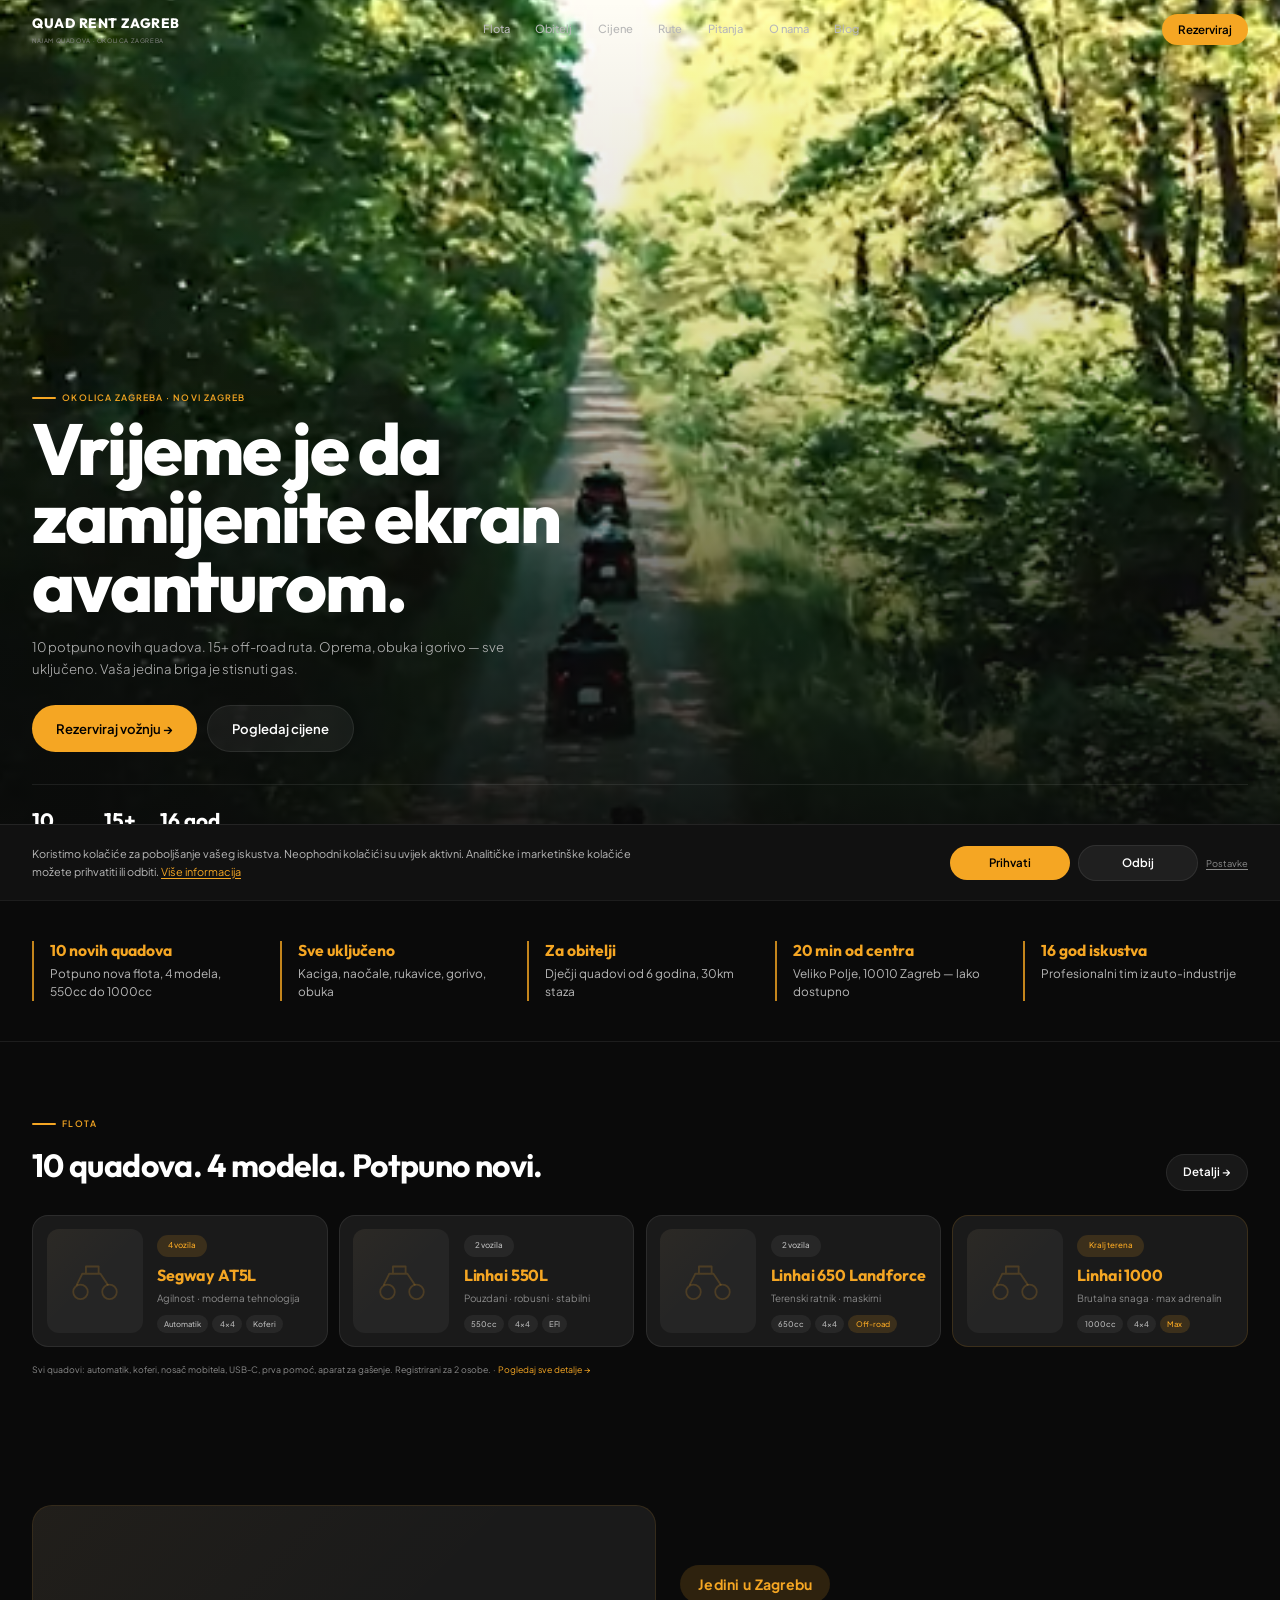
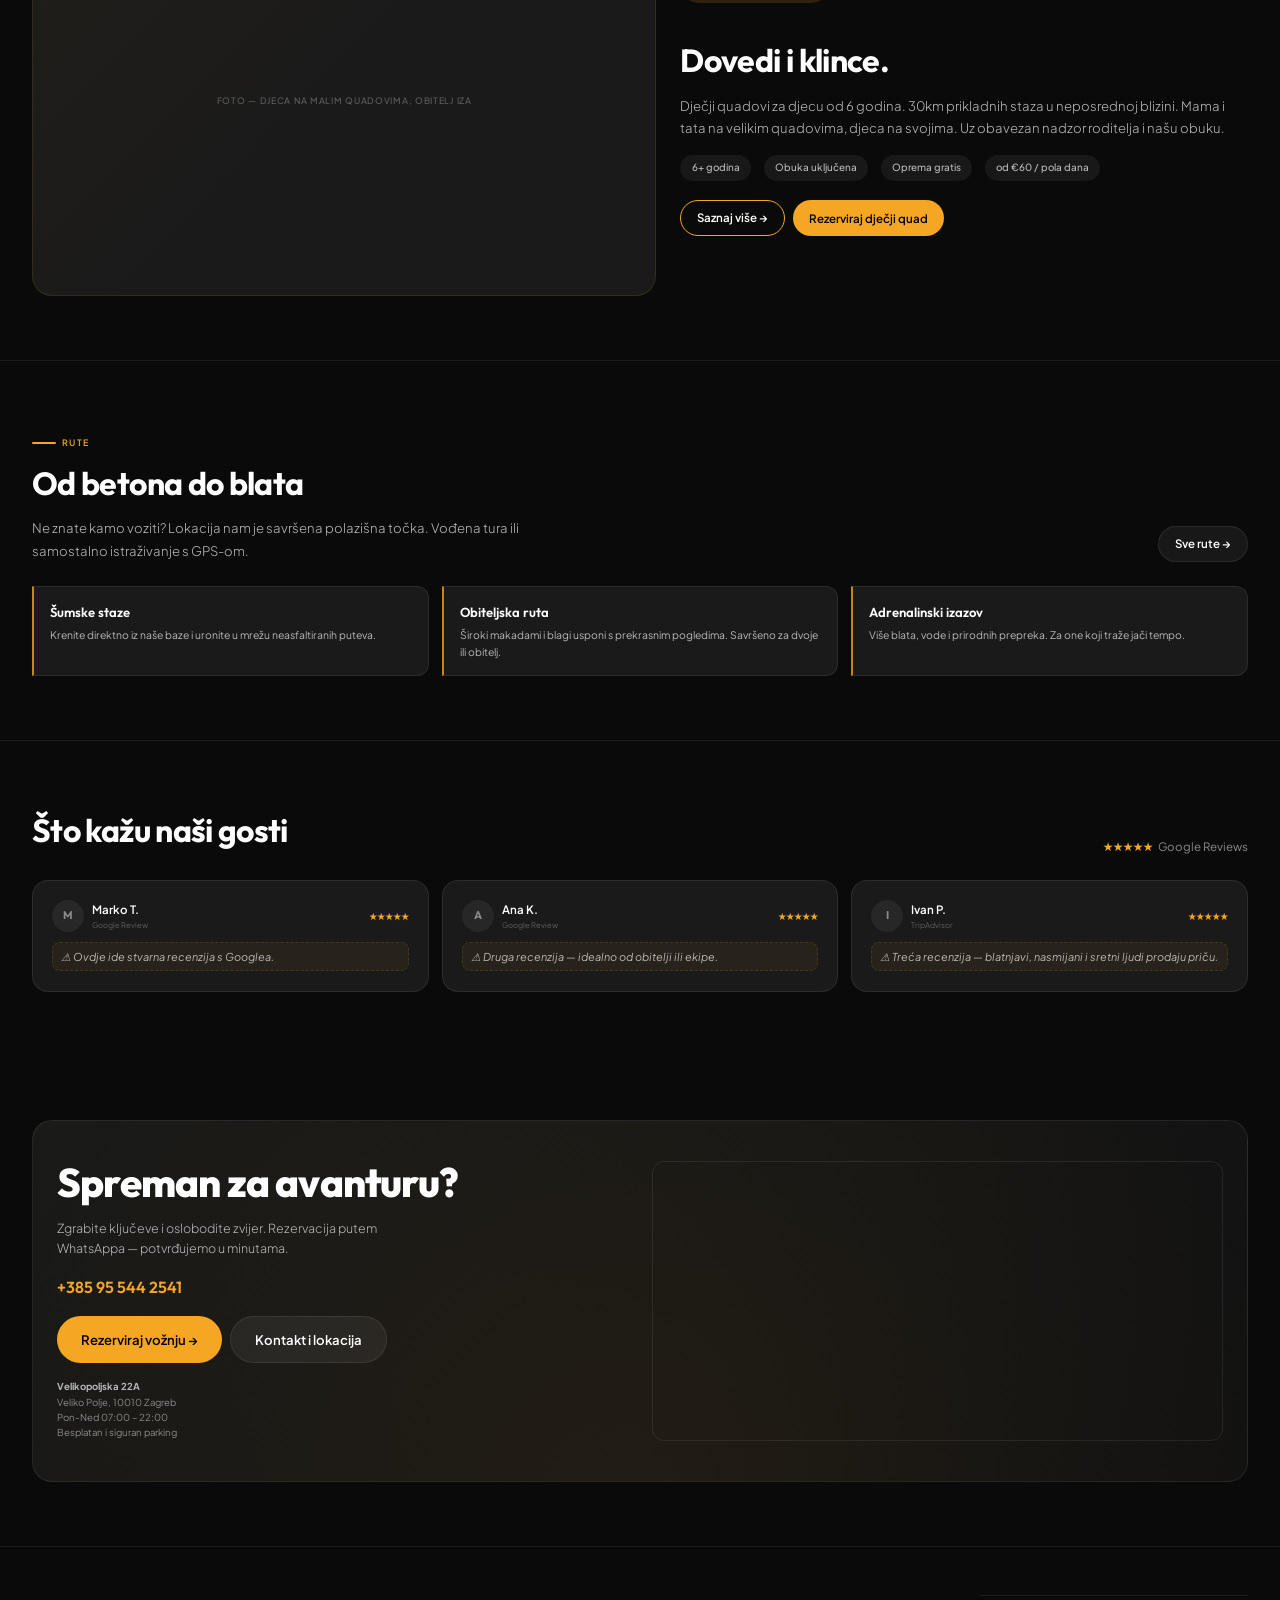
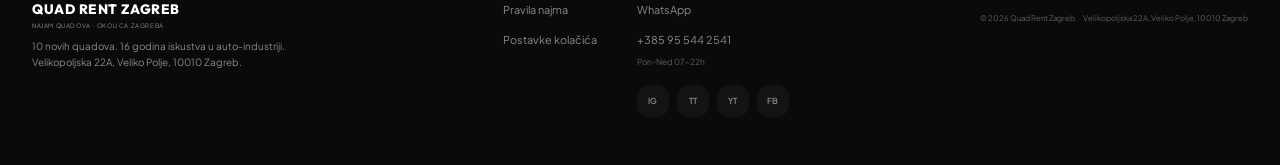
==== index.html @ 4636d5be "Add files via upload" ====
<!DOCTYPE html>
<html lang="hr">
<head>
<meta charset="UTF-8">
<meta name="viewport" content="width=device-width, initial-scale=1.0">
<meta name="description" content="Najam quadova Zagreb — 10 novih quadova, 15+ off-road ruta, dječji quadovi od 6 god. Oprema uključena, fleksibilni paketi. Rezervirajte putem WhatsAppa.">
<title>Quad Rent Zagreb — Najam quadova i off-road avanture</title>
<link rel="stylesheet" href="style.css">
</head>
<body>

<!-- MOBILE MENU -->
<div class="mobile-menu" id="mobileMenu">
  <a href="index.html" onclick="toggleMenu()">Početna</a>
  <a href="quad.html" onclick="toggleMenu()">Flota</a>
  <a href="obitelj.html" onclick="toggleMenu()">Obitelj</a>
  <a href="cijene.html" onclick="toggleMenu()">Cijene</a>
  <a href="rute.html" onclick="toggleMenu()">Rute</a>
  <a href="faq.html" onclick="toggleMenu()">Pitanja</a>
  <a href="o-nama.html" onclick="toggleMenu()">O nama</a>
  <a href="blog.html" onclick="toggleMenu()">Blog</a>
</div>

<!-- NAV -->
<nav class="nav" id="nav">
  <div class="container nav__inner">
    <a href="index.html" class="nav__logo">Quad Rent Zagreb<small>Najam quadova · okolica Zagreba</small></a>
    <div class="nav__links">
      <a href="quad.html">Flota</a>
      <a href="obitelj.html">Obitelj</a>
      <a href="cijene.html">Cijene</a>
      <a href="rute.html">Rute</a>
      <a href="faq.html">Pitanja</a>
      <a href="o-nama.html">O nama</a>
      <a href="blog.html">Blog</a>
    </div>
    <button class="btn btn--accent btn--sm nav__book" onclick="openBooking()">Rezerviraj</button>
    <button class="nav__hamburger" id="hamburger" onclick="toggleMenu()" aria-label="Izbornik"><span></span><span></span><span></span></button>
  </div>
</nav>

<!-- ═══ HERO ═══ -->
<section class="hero">
  <div class="hero__bg">
    <video autoplay muted loop playsinline preload="metadata" poster="hero-poster.jpg"
           style="position:absolute;inset:0;width:100%;height:100%;object-fit:cover">
      <source src="hero.mp4" type="video/mp4">
      <source src="hero.webm" type="video/webm">
    </video>
  </div>
  <div class="container hero__content">
    <div class="section-overline">Okolica Zagreba · Novi Zagreb</div>
    <h1 class="hero__headline" style="margin-top:0.6rem">Vrijeme je da<br>zamijenite ekran<br>avanturom.</h1>
    <p class="hero__sub">10 potpuno novih quadova. 15+ off-road ruta. Oprema, obuka i gorivo — sve uključeno. Vaša jedina briga je stisnuti gas.</p>
    <div class="hero__actions">
      <button class="btn btn--accent" onclick="openBooking()">Rezerviraj vožnju →</button>
      <a href="cijene.html" class="btn btn--ghost">Pogledaj cijene</a>
    </div>
    <div class="hero__stats">
      <div class="hero__stat"><div class="hero__stat-val">10</div><div class="hero__stat-label">Quadova</div></div>
      <div class="hero__stat"><div class="hero__stat-val">15+</div><div class="hero__stat-label">Ruta</div></div>
      <div class="hero__stat"><div class="hero__stat-val">16 god</div><div class="hero__stat-label">Iskustva</div></div>
  </div>
</section>

<!-- ═══ TRUST BAR ═══ -->
<section class="trust-bar reveal">
  <div class="container">
    <div class="trust-bar__grid">
      <a href="quad.html" class="trust-bar__item">
        <div class="trust-bar__icon"><svg viewBox="0 0 24 24" fill="none" stroke="currentColor" stroke-width="1.5"><path d="M13 2L3 14h9l-1 8 10-12h-9l1-8z"/></svg></div>
        <div class="trust-bar__title">10 novih quadova</div>
        <div class="trust-bar__text">Potpuno nova flota, 4 modela, 550cc do 1000cc</div>
      </a>
      <a href="cijene.html" class="trust-bar__item">
        <div class="trust-bar__icon"><svg viewBox="0 0 24 24" fill="none" stroke="currentColor" stroke-width="1.5"><path d="M12 22s8-4 8-10V5l-8-3-8 3v7c0 6 8 10 8 10z"/></svg></div>
        <div class="trust-bar__title">Sve uključeno</div>
        <div class="trust-bar__text">Kaciga, naočale, rukavice, gorivo, obuka</div>
      </a>
      <a href="obitelj.html" class="trust-bar__item">
        <div class="trust-bar__icon"><svg viewBox="0 0 24 24" fill="none" stroke="currentColor" stroke-width="1.5"><path d="M17 21v-2a4 4 0 00-4-4H5a4 4 0 00-4 4v2"/><circle cx="9" cy="7" r="4"/><path d="M23 21v-2a4 4 0 00-3-3.87"/><path d="M16 3.13a4 4 0 010 7.75"/></svg></div>
        <div class="trust-bar__title">Za obitelji</div>
        <div class="trust-bar__text">Dječji quadovi od 6 godina, 30km staza</div>
      </a>
      <a href="o-nama.html" class="trust-bar__item">
        <div class="trust-bar__icon"><svg viewBox="0 0 24 24" fill="none" stroke="currentColor" stroke-width="1.5"><path d="M21 10c0 7-9 13-9 13s-9-6-9-13a9 9 0 0118 0z"/><circle cx="12" cy="10" r="3"/></svg></div>
        <div class="trust-bar__title">20 min od centra</div>
        <div class="trust-bar__text">Veliko Polje, 10010 Zagreb — lako dostupno</div>
      </a>
      <a href="o-nama.html" class="trust-bar__item">
        <div class="trust-bar__icon"><svg viewBox="0 0 24 24" fill="none" stroke="currentColor" stroke-width="1.5"><path d="M12 2L2 7l10 5 10-5-10-5zM2 17l10 5 10-5M2 12l10 5 10-5"/></svg></div>
        <div class="trust-bar__title">16 god iskustva</div>
        <div class="trust-bar__text">Profesionalni tim iz auto-industrije</div></a>
  </div>
</section>

<!-- ═══ FLEET PREVIEW — compact ═══ -->
<section class="page-section reveal">
  <div class="container">
    <div class="section-header">
      <div>
        <div class="section-overline">Flota</div>
        <h2 class="section-title mt-1">10 quadova. 4 modela. Potpuno novi.</h2>
      </div>
      <a href="quad.html" class="btn btn--ghost btn--sm">Detalji →</a>
    </div>
    <div class="fleet-mini">
      <a href="quad.html#segway" class="fleet-mini__card">
        <div class="fleet-mini__img ph"><img src="img/segway-at5l.jpg" alt="Segway AT5L" loading="lazy" onerror="this.style.display='none'"></div>
        <div class="fleet-mini__body">
          <div style="margin-bottom:0.4rem"><span class="chip chip--accent" style="font-size:0.5rem">4 vozila</span></div>
          <div class="fleet-mini__name">Segway AT5L</div>
          <div class="fleet-mini__desc">Agilnost · moderna tehnologija</div>
          <div style="display:flex;gap:0.25rem;flex-wrap:wrap"><span class="chip" style="font-size:0.48rem;padding:0.18rem 0.45rem">Automatik</span><span class="chip" style="font-size:0.48rem;padding:0.18rem 0.45rem">4×4</span><span class="chip" style="font-size:0.48rem;padding:0.18rem 0.45rem">Koferi</span></div>
        </div>
      </a>
      <a href="quad.html#linhai550" class="fleet-mini__card">
        <div class="fleet-mini__img ph"><img src="img/linhai-550l.jpg" alt="Linhai 550L" loading="lazy" onerror="this.style.display='none'"></div>
        <div class="fleet-mini__body">
          <div style="margin-bottom:0.4rem"><span class="chip" style="font-size:0.5rem">2 vozila</span></div>
          <div class="fleet-mini__name">Linhai 550L</div>
          <div class="fleet-mini__desc">Pouzdani · robusni · stabilni</div>
          <div style="display:flex;gap:0.25rem;flex-wrap:wrap"><span class="chip" style="font-size:0.48rem;padding:0.18rem 0.45rem">550cc</span><span class="chip" style="font-size:0.48rem;padding:0.18rem 0.45rem">4×4</span><span class="chip" style="font-size:0.48rem;padding:0.18rem 0.45rem">EFI</span></div>
        </div>
      </a>
      <a href="quad.html#linhai650" class="fleet-mini__card">
        <div class="fleet-mini__img ph"><img src="img/linhai-650-landforce.jpg" alt="Linhai 650 Landforce" loading="lazy" onerror="this.style.display='none'"></div>
        <div class="fleet-mini__body">
          <div style="margin-bottom:0.4rem"><span class="chip" style="font-size:0.5rem">2 vozila</span></div>
          <div class="fleet-mini__name">Linhai 650 Landforce</div>
          <div class="fleet-mini__desc">Terenski ratnik · maskirni</div>
          <div style="display:flex;gap:0.25rem;flex-wrap:wrap"><span class="chip" style="font-size:0.48rem;padding:0.18rem 0.45rem">650cc</span><span class="chip" style="font-size:0.48rem;padding:0.18rem 0.45rem">4×4</span><span class="chip chip--accent" style="font-size:0.48rem;padding:0.18rem 0.45rem">Off-road</span></div>
        </div>
      </a>
      <a href="quad.html#linhai1000" class="fleet-mini__card" style="border-color:rgba(245,166,35,0.15)">
        <div class="fleet-mini__img ph"><img src="img/linhai-1000.jpg" alt="Linhai 1000" loading="lazy" onerror="this.style.display='none'"></div>
        <div class="fleet-mini__body">
          <div style="margin-bottom:0.4rem"><span class="chip chip--accent" style="font-size:0.5rem">Kralj terena</span></div>
          <div class="fleet-mini__name">Linhai 1000</div>
          <div class="fleet-mini__desc">Brutalna snaga · max adrenalin</div>
          <div style="display:flex;gap:0.25rem;flex-wrap:wrap"><span class="chip" style="font-size:0.48rem;padding:0.18rem 0.45rem">1000cc</span><span class="chip" style="font-size:0.48rem;padding:0.18rem 0.45rem">4×4</span><span class="chip chip--accent" style="font-size:0.48rem;padding:0.18rem 0.45rem">Max</span></div>
        </div>
      </a>
    </div>
    <p style="font-size:0.55rem;color:var(--text-3);margin-top:0.5rem">Svi quadovi: automatik, koferi, nosač mobitela, USB-C, prva pomoć, aparat za gašenje. Registrirani za 2 osobe. · <a href="quad.html" style="color:var(--accent)">Pogledaj sve detalje →</a></p>
  </div>
</section>

<!-- ═══ KIDS TEASER ═══ -->
<section class="page-section page-section--border reveal">
  <div class="container">
    <div style="display:grid;grid-template-columns:1fr;gap:1.5rem;align-items:center" class="kids-teaser-grid">
      <div class="ph" style="border-radius:var(--r-xl);overflow:hidden;min-height:280px;aspect-ratio:16/10;border:1px solid rgba(245,166,35,0.12)"><span>Foto — djeca na malim quadovima, obitelj iza</span></div>
      <div>
        <span class="chip chip--accent chip--lg mb-2">Jedini u Zagrebu</span>
        <h2 class="section-title mt-2">Dovedi i klince.</h2>
        <p class="section-desc">Dječji quadovi za djecu od 6 godina. 30km prikladnih staza u neposrednoj blizini. Mama i tata na velikim quadovima, djeca na svojima. Uz obavezan nadzor roditelja i našu obuku.</p>
        <div style="display:flex;gap:0.8rem;flex-wrap:wrap;margin-top:1rem">
          <span class="chip">6+ godina</span>
          <span class="chip">Obuka uključena</span>
          <span class="chip">Oprema gratis</span>
          <span class="chip">od €60 / pola dana</span>
        </div>
        <div style="display:flex;gap:0.5rem;flex-wrap:wrap;margin-top:1.2rem">
          <a href="obitelj.html" class="btn btn--outline btn--sm">Saznaj više →</a>
          <button class="btn btn--accent btn--sm" onclick="openBooking('kids','half')">Rezerviraj dječji quad</button>
        </div></div>
  </div>
</section>

<!-- ═══ ROUTES TEASER ═══ -->
<section class="page-section page-section--border reveal">
  <div class="container">
    <div class="section-header">
      <div>
        <div class="section-overline">Rute</div>
        <h2 class="section-title mt-1">Od betona do blata</h2>
        <p class="section-desc">Ne znate kamo voziti? Lokacija nam je savršena polazišna točka. Vođena tura ili samostalno istraživanje s GPS-om.</p>
      </div>
      <a href="rute.html" class="btn btn--ghost btn--sm">Sve rute →</a>
    </div>
    <div class="grid-3">
      <div class="info-card"><div class="info-card__title">Šumske staze</div>
          <div class="info-card__text">Krenite direktno iz naše baze i uronite u mrežu neasfaltiranih puteva.</div></div>
      <div class="info-card"><div class="info-card__title">Obiteljska ruta</div>
          <div class="info-card__text">Široki makadami i blagi usponi s prekrasnim pogledima. Savršeno za dvoje ili obitelj.</div></div>
      <div class="info-card"><div class="info-card__title">Adrenalinski izazov</div>
          <div class="info-card__text">Više blata, vode i prirodnih prepreka. Za one koji traže jači tempo.</div></div>
    </div>
  </div>
</section>

<!-- ═══ REVIEWS ═══ -->
<section class="page-section reveal">
  <div class="container">
    <div class="section-header">
      <h2 class="section-title">Što kažu naši gosti</h2>
      <span class="section-sub" style="display:flex;align-items:center;gap:0.3rem">
        <span style="color:var(--accent)">★★★★★</span> Google Reviews
      </span>
    </div>
    <div class="grid-3">
      <div class="review-card">
        <div class="review-card__head">
          <div class="review-card__author"><div class="review-card__avatar">M</div><div><div class="review-card__name">Marko T.</div><div class="review-card__src">Google Review</div></div></div>
          <div class="review-card__stars">★★★★★</div>
        </div>
        <p class="review-card__text tbd">⚠ Ovdje ide stvarna recenzija s Googlea.</p>
      </div>
      <div class="review-card">
        <div class="review-card__head">
          <div class="review-card__author"><div class="review-card__avatar">A</div><div><div class="review-card__name">Ana K.</div><div class="review-card__src">Google Review</div></div></div>
          <div class="review-card__stars">★★★★★</div>
        </div>
        <p class="review-card__text tbd">⚠ Druga recenzija — idealno od obitelji ili ekipe.</p>
      </div>
      <div class="review-card">
        <div class="review-card__head">
          <div class="review-card__author"><div class="review-card__avatar">I</div><div><div class="review-card__name">Ivan P.</div><div class="review-card__src">TripAdvisor</div></div></div>
          <div class="review-card__stars">★★★★★</div>
        </div>
        <p class="review-card__text tbd">⚠ Treća recenzija — blatnjavi, nasmijani i sretni ljudi prodaju priču.</p>
      </div></div>
</section>

<!-- ═══ CTA BANNER ═══ -->
<section class="page-section reveal">
  <div class="container">
    <div class="cta-banner" style="display:grid;grid-template-columns:1fr;gap:1.5rem" id="cta-grid">
      <div style="display:flex;flex-direction:column;gap:1rem;position:relative">
        <h2 class="cta-banner__title">Spreman za avanturu?</h2>
        <p class="cta-banner__sub">Zgrabite ključeve i oslobodite zvijer. Rezervacija putem WhatsAppa — potvrđujemo u minutama.</p>
        <div class="cta-banner__phone">+385 95 544 2541</div>
        <div style="display:flex;gap:0.5rem;flex-wrap:wrap">
          <button class="btn btn--accent" onclick="openBooking()">Rezerviraj vožnju →</button>
          <a href="o-nama.html" class="btn btn--ghost">Kontakt i lokacija</a>
        </div>
        <div style="font-size:0.6rem;color:var(--text-3);line-height:1.6;position:relative">
          <strong style="color:var(--text-2)">Velikopoljska 22A</strong><br>
          Veliko Polje, 10010 Zagreb<br>
          Pon-Ned 07:00 – 22:00<br>
          Besplatan i siguran parking
        </div>
      </div>
      <div style="border-radius:var(--r-md);overflow:hidden;min-height:220px;border:1px solid var(--border)">
        <iframe src="https://www.google.com/maps/embed?pb=!1m18!1m12!1m3!1d5568.963136108243!2d16.012577275775804!3d45.74149081489528!2m3!1f0!2f0!3f0!3m2!1i1024!2i768!4f13.1!3m3!1m2!1s0x47667f6e2e41adf7%3A0xa85f0abc58bedd95!2sVelikopoljska%20ul.%2022a%2C%2010000%2C%20Veliko%20Polje%2C%20Croatia!5e0!3m2!1sen!2sus!4v1780252780141!5m2!1sen!2sus" width="100%" height="100%" style="border:0;min-height:220px;display:block;filter:saturate(0.3) brightness(0.8)" allowfullscreen loading="lazy"></iframe>
      </div></div>
</section>

<!-- ═══ BOOKING MODAL ═══ -->
<div class="modal-overlay" id="bookingModal" onclick="if(event.target===this)closeBooking()"><div class="modal"><button class="modal__close" onclick="closeBooking()">✕</button><div class="modal__title">Rezerviraj vožnju</div><div class="modal__sub">Odaberi quadove i pošalji WhatsApp poruku</div><div class="modal__group"><label class="modal__label">Trajanje</label><div class="modal__toggle" id="durationToggle"><button class="modal__toggle-btn active" data-dur="half" onclick="setDuration('half')">Pola dana<span class="toggle-price">6h</span></button><button class="modal__toggle-btn" data-dur="full" onclick="setDuration('full')">Cijeli dan<span class="toggle-price">12h</span></button></div></div><div class="modal__group"><label class="modal__label">Datum</label><input type="date" class="modal__input" id="bookDate"></div><div class="modal__group"><label class="modal__label">Odaberi quadove</label><div class="quad-picker"><div class="quad-row"><div class="quad-row__info"><div class="quad-row__name">Segway AT5L</div><div class="quad-row__meta">€100 / €150 · max 4</div></div><div class="modal__stepper"><button class="modal__stepper-btn" onclick="changeCount('segway',-1)">−</button><span class="modal__stepper-val" id="count-segway">0</span><button class="modal__stepper-btn" onclick="changeCount('segway',1)">+</button></div></div><div class="quad-row"><div class="quad-row__info"><div class="quad-row__name">Linhai 550L</div><div class="quad-row__meta">€100 / €150 · max 2</div></div><div class="modal__stepper"><button class="modal__stepper-btn" onclick="changeCount('linhai550',-1)">−</button><span class="modal__stepper-val" id="count-linhai550">0</span><button class="modal__stepper-btn" onclick="changeCount('linhai550',1)">+</button></div></div><div class="quad-row"><div class="quad-row__info"><div class="quad-row__name">Linhai 650 Landforce</div><div class="quad-row__meta">€100 / €150 · max 2</div></div><div class="modal__stepper"><button class="modal__stepper-btn" onclick="changeCount('linhai650',-1)">−</button><span class="modal__stepper-val" id="count-linhai650">0</span><button class="modal__stepper-btn" onclick="changeCount('linhai650',1)">+</button></div></div><div class="quad-row"><div class="quad-row__info"><div class="quad-row__name">Linhai 1000</div><div class="quad-row__meta">€100 / €150 · max 2</div></div><div class="modal__stepper"><button class="modal__stepper-btn" onclick="changeCount('linhai1000',-1)">−</button><span class="modal__stepper-val" id="count-linhai1000">0</span><button class="modal__stepper-btn" onclick="changeCount('linhai1000',1)">+</button></div></div><div class="quad-row"><div class="quad-row__info"><div class="quad-row__name">Dječji quad</div><div class="quad-row__meta">€60 / €120 · max 2 · 6+ god</div></div><div class="modal__stepper"><button class="modal__stepper-btn" onclick="changeCount('kids',-1)">−</button><span class="modal__stepper-val" id="count-kids">0</span><button class="modal__stepper-btn" onclick="changeCount('kids',1)">+</button></div></div></div></div><div class="modal__summary" id="bookSummary"><div class="modal__summary-empty" id="summaryEmpty">Dodajte barem jedan quad</div><div class="modal__summary-total" id="summaryTotal" style="display:none"><span>Ukupno</span><span id="sumTotal">€0</span></div></div><button class="btn btn--accent btn--block" id="bookSubmit" onclick="sendWhatsApp()" style="padding:0.85rem" disabled>Pošalji WhatsApp poruku</button><p class="modal__note">Potvrđujemo u minutama.</p></div></div>

<!-- ═══ FOOTER ═══ -->
<footer class="footer">
  <div class="container">
    <div style="display:flex;justify-content:space-between;align-items:flex-start;flex-wrap:wrap;gap:1.5rem;margin-bottom:1.5rem">
      <div>
        <a href="index.html" class="nav__logo">Quad Rent Zagreb<small>Najam quadova · okolica Zagreba</small></a>
        <p style="font-size:0.62rem;color:var(--text-3);line-height:1.6;max-width:280px;margin-top:0.5rem">10 novih quadova. 16 godina iskustva u auto-industriji. Velikopoljska 22A, Veliko Polje, 10010 Zagreb.</p>
      </div>
      <div style="display:flex;gap:2.5rem;flex-wrap:wrap">
        <div>
          <ul class="footer__links">
            <li><a href="pravila.html">Pravila najma</a></li><li><button class="cookie-settings-link" onclick="reopenCookieSettings()">Postavke kolačića</button></li>
          </ul>
        </div>
        <div>
          <ul class="footer__links">
            <li><a href="https://wa.me/385955442541">WhatsApp</a></li>
            <li><a href="tel:+385955442541">+385 95 544 2541</a></li>
            <li style="font-size:0.52rem;color:var(--text-4);margin-top:0.2rem">Pon-Ned 07-22h</li>
          </ul>
          <div class="footer__socials mt-2"><a href="#">IG</a><a href="#">TT</a><a href="#">YT</a><a href="#">FB</a></div></div>
    </div>
    <div class="footer__bottom">
      <p>© 2026 Quad Rent Zagreb.</p>
      <p>Velikopoljska 22A, Veliko Polje, 10010 Zagreb</p>
    </div>
  </div>
</footer>

<script src="main.js"></script>
<script>
// Inline fallback in case main.js doesn't load (preview mode)
if (typeof openBooking === 'undefined') {
const QUADS={segway:{half:100,full:150,max:4,label:'Segway AT5L'},linhai550:{half:100,full:150,max:2,label:'Linhai 550L'},linhai650:{half:100,full:150,max:2,label:'Linhai 650 Landforce'},linhai1000:{half:100,full:150,max:2,label:'Linhai 1000'},kids:{half:60,full:120,max:2,label:'Dječji quad'}};
const DUR={half:'Pola dana (6h)',full:'Cijeli dan (12h)'};
const ALIAS={standard:'segway'};
let booking={counts:{segway:0,linhai550:0,linhai650:0,linhai1000:0,kids:0},duration:'half',date:''};
const nav=document.getElementById('nav');if(nav)window.addEventListener('scroll',()=>nav.classList.toggle('scrolled',scrollY>60));
window.toggleMenu=function(){const mm=document.getElementById('mobileMenu');const hb=document.getElementById('hamburger');if(!mm)return;const o=mm.classList.toggle('open');if(hb)hb.classList.toggle('active',o);document.body.style.overflow=o?'hidden':''};
window.togFaq=function(b){const i=b.parentElement;const w=i.classList.contains('open');document.querySelectorAll('.faq-item').forEach(x=>x.classList.remove('open'));if(!w)i.classList.add('open')};
const di=document.getElementById('bookDate');if(di){const t=new Date();t.setDate(t.getDate()+1);di.value=t.toISOString().split('T')[0];di.min=new Date().toISOString().split('T')[0];booking.date=di.value;di.addEventListener('change',function(){booking.date=this.value});di.addEventListener('click',function(){if(typeof this.showPicker==='function'){try{this.showPicker()}catch(e){}}})}
function updateAllCounts(){for(const k in booking.counts){const el=document.getElementById('count-'+k);if(el)el.textContent=booking.counts[k]}}
window.openBooking=function(t,d){for(const k in booking.counts)booking.counts[k]=0;if(t){const r=ALIAS[t]||t;if(QUADS[r])booking.counts[r]=1}booking.duration=(d==='full')?'full':'half';setDuration(booking.duration);updateAllCounts();updateSum();const m=document.getElementById('bookingModal');if(m)m.classList.add('open');document.body.style.overflow='hidden'};
window.closeBooking=function(){const m=document.getElementById('bookingModal');if(m)m.classList.remove('open');document.body.style.overflow=''};
window.setDuration=function(d){booking.duration=d;document.querySelectorAll('#durationToggle .modal__toggle-btn').forEach(b=>b.classList.toggle('active',b.dataset.dur===d));updateSum()};
window.changeCount=function(type,delta){if(!QUADS[type])return;booking.counts[type]=Math.max(0,Math.min(QUADS[type].max,booking.counts[type]+delta));const el=document.getElementById('count-'+type);if(el)el.textContent=booking.counts[type];updateSum()};
function updateSum(){const s=document.getElementById('bookSummary');if(!s)return;s.querySelectorAll('.modal__summary-row').forEach(r=>r.remove());const totalEl=document.getElementById('summaryTotal');let total=0,hasAny=false;for(const k in booking.counts){const c=booking.counts[k];if(c>0){hasAny=true;const lt=c*QUADS[k][booking.duration];total+=lt;const r=document.createElement('div');r.className='modal__summary-row';r.innerHTML='<span>'+c+'× '+QUADS[k].label+'</span><span>€'+lt+'</span>';if(totalEl)s.insertBefore(r,totalEl);else s.appendChild(r)}}const emp=document.getElementById('summaryEmpty'),sub=document.getElementById('bookSubmit'),tv=document.getElementById('sumTotal');if(emp)emp.style.display=hasAny?'none':'block';if(totalEl)totalEl.style.display=hasAny?'flex':'none';if(tv)tv.textContent='€'+total;if(sub)sub.disabled=!hasAny}
function fmtDate(s){if(!s)return'nije odabran';const d=new Date(s+'T00:00:00');const dn=['nedjelja','ponedjeljak','utorak','srijeda','četvrtak','petak','subota'];const mn=['siječnja','veljače','ožujka','travnja','svibnja','lipnja','srpnja','kolovoza','rujna','listopada','studenoga','prosinca'];return dn[d.getDay()]+', '+d.getDate()+'. '+mn[d.getMonth()]+' '+d.getFullYear()+'.'}
window.sendWhatsApp=function(){const di=document.getElementById('bookDate'),date=di?di.value:'';let total=0,tq=0;const lines=[];for(const k in booking.counts){const c=booking.counts[k];if(c>0){const lt=c*QUADS[k][booking.duration];total+=lt;tq+=c;lines.push('• '+c+'× '+QUADS[k].label+' — €'+lt)}}if(lines.length===0)return;let m='Bok! Želim rezervirati quad vožnju:\n\n🏍 Quadovi:\n'+lines.join('\n')+'\n\n⏱ Trajanje: '+DUR[booking.duration]+'\n📅 Datum: '+fmtDate(date)+'\n👥 Ukupno quadova: '+tq+'\n💰 Ukupno: €'+total+'\n📏 Ograničenje: 100 km po quadu (dodatni km = €1)\n\nMolim potvrdu dostupnosti. Hvala!';window.open('https://wa.me/385955442541?text='+encodeURIComponent(m),'_blank')};
document.addEventListener('keydown',e=>{if(e.key==='Escape')closeBooking()});
const ro=new IntersectionObserver(e=>{e.forEach(x=>{if(x.isIntersecting){x.target.classList.add('visible');ro.unobserve(x.target)}})},{threshold:0.08,rootMargin:'0px 0px -30px 0px'});document.querySelectorAll('.reveal').forEach(el=>ro.observe(el));

window.acceptAllCookies=function(){localStorage.setItem('qrz_cookie_consent',JSON.stringify({necessary:true,analytics:true,marketing:true}));var b=document.getElementById('cookieBanner');if(b)b.classList.remove('show')};
window.declineOptionalCookies=function(){localStorage.setItem('qrz_cookie_consent',JSON.stringify({necessary:true,analytics:false,marketing:false}));var b=document.getElementById('cookieBanner');if(b)b.classList.remove('show')};
window.toggleCookieDetails=function(){var p=document.getElementById('cookieSettings');if(p)p.classList.toggle('show')};
window.saveCookieSettings=function(){var a=document.getElementById('cookieAnalytics'),m=document.getElementById('cookieMarketing');localStorage.setItem('qrz_cookie_consent',JSON.stringify({necessary:true,analytics:a?a.checked:false,marketing:m?m.checked:false}));var b=document.getElementById('cookieBanner');if(b)b.classList.remove('show')};
window.reopenCookieSettings=function(){var b=document.getElementById('cookieBanner'),p=document.getElementById('cookieSettings');if(b){b.classList.add('show');if(p)p.classList.add('show');try{var pr=JSON.parse(localStorage.getItem('qrz_cookie_consent'));if(pr){var a=document.getElementById('cookieAnalytics'),m=document.getElementById('cookieMarketing');if(a)a.checked=pr.analytics;if(m)m.checked=pr.marketing}}catch(e){}}};
if(!localStorage.getItem('qrz_cookie_consent')){var cb=document.getElementById('cookieBanner');if(cb)setTimeout(function(){cb.classList.add('show')},500)}
}
</script>
<!-- CTA grid responsive -->
<style>
  .kids-teaser-grid{grid-template-columns:1fr !important}
  @media(min-width:700px){
    .kids-teaser-grid{grid-template-columns:1.1fr 1fr !important}
    #cta-grid{grid-template-columns:1fr 1fr !important}
  }
</style>
<!-- COOKIE CONSENT -->
<div class="cookie-banner" id="cookieBanner">
  <div class="cookie-banner__inner">
    <div>
      <div class="cookie-banner__text">Koristimo kolačiće za poboljšanje vašeg iskustva. Neophodni kolačići su uvijek aktivni. Analitičke i marketinške kolačiće možete prihvatiti ili odbiti. <a href="pravila.html">Više informacija</a></div>
      <div class="cookie-settings" id="cookieSettings">
        <div class="cookie-cat"><div class="cookie-cat__info"><div class="cookie-cat__name">Neophodni</div><div class="cookie-cat__desc">Potrebni za rad stranice. Uvijek aktivni.</div></div><label class="cookie-cat__toggle"><input type="checkbox" checked disabled><span class="slider"></span></label></div>
        <div class="cookie-cat"><div class="cookie-cat__info"><div class="cookie-cat__name">Analitički</div><div class="cookie-cat__desc">Pomažu nam razumjeti kako koristite stranicu.</div></div><label class="cookie-cat__toggle"><input type="checkbox" id="cookieAnalytics"><span class="slider"></span></label></div>
        <div class="cookie-cat"><div class="cookie-cat__info"><div class="cookie-cat__name">Marketing</div><div class="cookie-cat__desc">Koriste se za prikazivanje relevantnih oglasa.</div></div><label class="cookie-cat__toggle"><input type="checkbox" id="cookieMarketing"><span class="slider"></span></label></div>
        <button class="btn btn--ghost btn--sm" onclick="saveCookieSettings()" style="margin-top:0.6rem;width:100%">Spremi postavke</button>
      </div>
    </div>
    <div class="cookie-banner__actions">
      <button class="btn btn--accent" onclick="acceptAllCookies()">Prihvati</button>
      <button class="btn btn--ghost" onclick="declineOptionalCookies()">Odbij</button>
      <button class="cookie-banner__detail" onclick="toggleCookieDetails()">Postavke</button>
    </div>
  </div>
</div>
</body>
</html>
---- style.css ----
/* ═══════════════════════════════════════
   QUAD RENT ZAGREB — Global Stylesheet
   Dark theme, amber accents, Polaris-inspired
   ═══════════════════════════════════════ */

@import url('https://fonts.googleapis.com/css2?family=Plus+Jakarta+Sans:wght@300;400;500;600;700;800&family=Outfit:wght@300;400;500;600;700;800;900&display=swap');

*,*::before,*::after{margin:0;padding:0;box-sizing:border-box}

:root {
  --bg: #0a0a0a;
  --bg-alt: #111111;
  --bg-card: #1a1a1a;
  --bg-card-hover: #222222;
  --bg-elevated: #252525;

  --text: #ffffff;
  --text-2: #b8b8b8;
  --text-3: #8a8a8a;
  --text-4: #5e5e5e;

  --accent: #F5A623;
  --accent-hover: #FFBA42;
  --accent-dim: #c4851c;
  --accent-glow: rgba(245,166,35,0.15);

  --success: #4CAF50;
  --danger: #e74c3c;

  --border: rgba(255,255,255,0.08);
  --border-hover: rgba(255,255,255,0.15);

  --r-sm: 8px;
  --r-md: 12px;
  --r-lg: 16px;
  --r-xl: 20px;
  --r-full: 9999px;

  --font-d: 'Outfit', sans-serif;
  --font-b: 'Plus Jakarta Sans', sans-serif;

  --max-w: 1280px;
  --gutter: 1rem;
}

html{scroll-behavior:smooth;overflow-x:hidden}

body{
  font-family:var(--font-b);
  background:var(--bg);
  color:var(--text);
  line-height:1.6;
  overflow-x:hidden;
  -webkit-font-smoothing:antialiased;
}

img{max-width:100%;display:block}
a{color:inherit;text-decoration:none}
ul{list-style:none}

.container{max-width:var(--max-w);margin:0 auto;padding:0 var(--gutter);width:100%}

/* ═══ TYPOGRAPHY ═══ */
.section-header{display:flex;justify-content:space-between;align-items:flex-end;margin-bottom:1.5rem;flex-wrap:wrap;gap:0.5rem}
.section-title{font-family:var(--font-d);font-weight:700;font-size:clamp(1.3rem,3.5vw,2rem);letter-spacing:-0.02em}
.section-sub{font-size:0.72rem;color:var(--text-3);font-weight:400}
.section-overline{font-size:0.55rem;font-weight:600;letter-spacing:0.12em;text-transform:uppercase;color:var(--accent);display:inline-flex;align-items:center;gap:0.4rem}
.section-overline::before{content:'';width:24px;height:2px;background:var(--accent);border-radius:2px}
.section-desc{font-size:0.82rem;color:var(--text-2);font-weight:300;line-height:1.7;max-width:560px;margin-top:0.5rem}

/* ═══ BUTTONS ═══ */
.btn{
  display:inline-flex;align-items:center;justify-content:center;gap:0.5rem;
  font-family:var(--font-b);font-weight:600;font-size:0.82rem;
  padding:0.75rem 1.5rem;border-radius:var(--r-full);
  border:none;cursor:pointer;transition:all 0.25s cubic-bezier(0.4,0,0.2,1);
  text-decoration:none;white-space:nowrap;
}
.btn--accent{background:var(--accent);color:#000}
.btn--accent:hover{background:var(--accent-hover);box-shadow:0 8px 32px rgba(245,166,35,0.3);transform:translateY(-1px)}
.btn--ghost{background:rgba(255,255,255,0.06);color:var(--text);border:1px solid var(--border)}
.btn--ghost:hover{background:rgba(255,255,255,0.1);border-color:var(--border-hover)}
.btn--outline{background:transparent;color:var(--text);border:1.5px solid var(--accent)}
.btn--outline:hover{background:var(--accent);color:#000}
.btn--sm{padding:0.5rem 1rem;font-size:0.72rem}
.btn--block{width:100%;justify-content:center}
.btn svg{width:16px;height:16px}

/* ═══ CHIPS ═══ */
.chip{display:inline-flex;align-items:center;gap:0.3rem;padding:0.3rem 0.7rem;background:rgba(255,255,255,0.06);border-radius:var(--r-full);font-size:0.62rem;font-weight:500;color:var(--text-2)}
.chip--accent{background:var(--accent-glow);color:var(--accent)}
.chip--lg{padding:0.5rem 1.1rem;font-size:0.88rem;font-weight:700;letter-spacing:0.02em}

/* ═══ CARDS ═══ */
.card{background:var(--bg-card);border:1px solid var(--border);border-radius:var(--r-lg);transition:border-color 0.3s}
.card:hover{border-color:var(--border-hover)}
.card--accent{border-color:rgba(245,166,35,0.15);background:linear-gradient(135deg,#1c1c18 0%,#141410 100%)}

/* ═══ PLACEHOLDERS ═══ */
.ph{background:var(--bg-card);display:flex;align-items:center;justify-content:center;position:relative;overflow:hidden}
.ph::before{content:'';position:absolute;inset:0;background:linear-gradient(135deg,rgba(245,166,35,0.03) 0%,transparent 50%)}
.ph span{font-size:0.55rem;font-weight:500;letter-spacing:0.08em;text-transform:uppercase;color:var(--text-4);position:relative;z-index:1;text-align:center;padding:0.5rem}

/* ═══ TBD PLACEHOLDERS (for owner) ═══ */
.tbd{font-size:0.6rem;color:var(--text-3);line-height:1.55;padding:0.3rem 0.5rem;background:rgba(245,166,35,0.06);border-radius:var(--r-sm);border:1px dashed rgba(245,166,35,0.15)}

/* ═══════════════════════════════════════
   NAV
   ═══════════════════════════════════════ */
.nav{position:fixed;top:0;left:0;right:0;z-index:100;padding:0.8rem 0;transition:all 0.4s}
.nav.scrolled{background:rgba(10,10,10,0.88);backdrop-filter:blur(24px) saturate(1.4);border-bottom:1px solid var(--border)}
.nav__inner{display:flex;justify-content:space-between;align-items:center}
.nav__logo{font-family:var(--font-d);font-weight:800;font-size:0.85rem;letter-spacing:0.04em;text-transform:uppercase;color:var(--text);text-decoration:none}
.nav__logo small{display:block;font-family:var(--font-b);font-weight:400;font-size:0.38rem;letter-spacing:0.1em;color:var(--text-3);text-transform:uppercase;margin-top:1px}
.nav__links{display:none;gap:1.6rem;align-items:center}
.nav__links a{font-size:0.7rem;font-weight:500;color:var(--text-2);transition:color 0.2s}
.nav__links a:hover{color:var(--accent)}
.nav__links a.active{color:var(--accent)}
.nav__book{display:none}
.nav__hamburger{display:flex;flex-direction:column;gap:5px;background:none;border:none;cursor:pointer;padding:4px}
.nav__hamburger span{width:22px;height:1.5px;background:var(--text);transition:all 0.3s;border-radius:2px}
.nav__hamburger.active span:nth-child(1){transform:rotate(45deg) translate(4px,5px)}
.nav__hamburger.active span:nth-child(2){opacity:0}
.nav__hamburger.active span:nth-child(3){transform:rotate(-45deg) translate(4px,-5px)}

/* mobile menu */
.mobile-menu{position:fixed;inset:0;background:var(--bg);z-index:99;display:flex;flex-direction:column;justify-content:center;align-items:center;gap:1.6rem;opacity:0;pointer-events:none;transition:opacity 0.4s}
.mobile-menu.open{opacity:1;pointer-events:all}
.mobile-menu a{font-family:var(--font-d);font-size:1.3rem;font-weight:600;color:var(--text-2);transition:color 0.2s}
.mobile-menu a:hover{color:var(--accent)}

/* ═══════════════════════════════════════
   HERO
   ═══════════════════════════════════════ */
.hero{position:relative;min-height:100vh;min-height:100svh;display:flex;align-items:flex-end;overflow:hidden}
.hero--short{min-height:50vh;min-height:50svh}
.hero__bg{position:absolute;inset:0;background:linear-gradient(160deg,#1a1a18 0%,#0d0d0c 40%,#080808 100%)}
.hero__bg::after{content:'';position:absolute;inset:0;background:linear-gradient(to top,var(--bg) 0%,rgba(10,10,10,0.6) 35%,rgba(10,10,10,0.15) 60%,transparent 100%)}
.hero__bg-label{position:absolute;top:50%;left:50%;transform:translate(-50%,-50%);font-size:0.45rem;letter-spacing:0.15em;text-transform:uppercase;color:var(--text-4);z-index:1;text-align:center}
.hero__play{position:absolute;top:45%;left:50%;transform:translate(-50%,-50%);z-index:3;width:72px;height:72px;border-radius:50%;border:2px solid rgba(255,255,255,0.25);display:flex;align-items:center;justify-content:center;cursor:pointer;backdrop-filter:blur(8px);background:rgba(255,255,255,0.05);transition:all 0.3s}
.hero__play:hover{border-color:var(--accent);background:rgba(245,166,35,0.1);transform:translate(-50%,-50%) scale(1.08)}
.hero__play::after{content:'';border-left:14px solid #fff;border-top:8px solid transparent;border-bottom:8px solid transparent;margin-left:3px}
.hero__content{position:relative;z-index:3;padding-bottom:3rem;width:100%}
.hero__headline{font-family:var(--font-d);font-weight:800;font-size:clamp(2rem,6vw,4.5rem);line-height:0.95;letter-spacing:-0.03em;margin-bottom:1rem}
.hero__sub{font-size:0.82rem;color:var(--text-2);font-weight:300;line-height:1.7;max-width:500px;margin-bottom:1.5rem}
.hero__actions{display:flex;flex-wrap:wrap;gap:0.6rem;margin-bottom:2rem}
.hero__stats{display:flex;gap:1.5rem;flex-wrap:wrap;padding-top:1.2rem;border-top:1px solid var(--border)}
.hero__stat{display:flex;flex-direction:column;gap:0.1rem}
.hero__stat-val{font-family:var(--font-d);font-weight:700;font-size:1.3rem}
.hero__stat-label{font-size:0.52rem;font-weight:500;letter-spacing:0.06em;text-transform:uppercase;color:var(--text-3)}

/* ═══════════════════════════════════════
   TRUST BAR
   ═══════════════════════════════════════ */
.trust-bar{padding:2.5rem 0;border-top:1px solid var(--border);border-bottom:1px solid var(--border)}
.trust-bar__grid{display:grid;grid-template-columns:repeat(2,1fr);gap:1.4rem}
.trust-bar__item{display:flex;flex-direction:column;gap:0.3rem;padding-left:1rem;border-left:2px solid var(--accent-dim);text-decoration:none;color:inherit;transition:border-color 0.25s,transform 0.25s}
.trust-bar__item:hover{border-left-color:var(--accent);transform:translateX(2px)}
.trust-bar__item:hover .trust-bar__title{color:var(--accent-hover)}
.trust-bar__icon{display:none}
.trust-bar__title{font-family:var(--font-d);font-weight:700;font-size:0.98rem;color:var(--accent);transition:color 0.25s;line-height:1.25}
.trust-bar__text{font-size:0.74rem;color:var(--text-2);line-height:1.5}

/* ═══════════════════════════════════════
   FLEET CARDS
   ═══════════════════════════════════════ */
.fleet-grid{display:grid;grid-template-columns:1fr;gap:1rem}
.fleet-card{border-radius:var(--r-lg);overflow:hidden;background:var(--bg-card);border:1px solid var(--border);transition:all 0.3s}
.fleet-card:hover{border-color:var(--border-hover);transform:translateY(-2px)}
.fleet-card__img{aspect-ratio:16/10;min-height:200px}
.fleet-card__body{padding:1.2rem;display:flex;flex-direction:column;gap:0.6rem}
.fleet-card__badge{position:absolute;top:0.8rem;left:0.8rem;z-index:2}
.fleet-card__name{font-family:var(--font-d);font-weight:700;font-size:1rem;letter-spacing:-0.01em}
.fleet-card__count{font-size:0.55rem;font-weight:500;color:var(--text-3);letter-spacing:0.06em;text-transform:uppercase}
.fleet-card__desc{font-size:0.68rem;color:var(--text-2);font-weight:300;line-height:1.6}
.fleet-card__specs{display:flex;gap:0.4rem;flex-wrap:wrap}
.fleet-card__price{display:flex;align-items:baseline;gap:0.3rem;padding-top:0.5rem;border-top:1px solid var(--border)}
.fleet-card__price-val{font-family:var(--font-d);font-weight:700;font-size:1.3rem}
.fleet-card__price-label{font-size:0.52rem;color:var(--text-3)}

/* ═══ FLEET MINI (homepage) ═══ */
.fleet-mini{display:flex;flex-direction:column;gap:0.7rem;padding-bottom:0.5rem}
.fleet-mini::-webkit-scrollbar{display:none}
.fleet-mini__card{display:flex;gap:0.9rem;align-items:stretch;background:var(--bg-card);border:1px solid var(--border);border-radius:var(--r-lg);padding:0.85rem;transition:border-color 0.25s,transform 0.25s;text-decoration:none;color:inherit}
.fleet-mini__card:hover{border-color:var(--accent-dim);transform:translateY(-2px)}
.fleet-mini__card:hover .fleet-mini__name{color:var(--accent-hover)}
.fleet-mini__img{flex:0 0 96px;width:96px;aspect-ratio:1/1;border-radius:var(--r-md);overflow:hidden;position:relative;background:var(--bg-elevated) url("data:image/svg+xml;utf8,<svg xmlns='http://www.w3.org/2000/svg' viewBox='0 0 64 64' fill='none' stroke='%23F5A62330' stroke-width='2' stroke-linecap='round' stroke-linejoin='round'><circle cx='16' cy='44' r='8'/><circle cx='48' cy='44' r='8'/><path d='M12 36l6-12h20l8 12M22 24V16h14v8'/></svg>") center/60% no-repeat}
.fleet-mini__img img{width:100%;height:100%;object-fit:cover;display:block;position:relative;z-index:1}
.fleet-mini__body{flex:1;min-width:0;display:flex;flex-direction:column;justify-content:center}
.fleet-mini__name{font-family:var(--font-d);font-weight:700;font-size:1rem;margin-bottom:0.2rem;color:var(--accent);transition:color 0.25s;letter-spacing:-0.01em}
.fleet-mini__desc{font-size:0.62rem;color:var(--text-3);margin-bottom:0.55rem;line-height:1.4}

/* ═══════════════════════════════════════
   SCROLLABLE CARDS (categories)
   ═══════════════════════════════════════ */
.cat-scroll{display:flex;gap:0.8rem;overflow-x:auto;padding-bottom:1rem;scroll-snap-type:x mandatory;-webkit-overflow-scrolling:touch;scrollbar-width:none}
.cat-scroll::-webkit-scrollbar{display:none}
.cat-card{flex:0 0 260px;scroll-snap-align:start;border-radius:var(--r-lg);overflow:hidden;position:relative;cursor:pointer;transition:transform 0.3s}
.cat-card:hover{transform:translateY(-4px)}
.cat-card__img{aspect-ratio:3/4}
.cat-card__overlay{position:absolute;bottom:0;left:0;right:0;padding:1.2rem;background:linear-gradient(to top,rgba(0,0,0,0.85) 0%,transparent 100%);border-radius:0 0 var(--r-lg) var(--r-lg)}
.cat-card__title{font-family:var(--font-d);font-weight:700;font-size:1rem;color:#fff;margin-bottom:0.2rem}
.cat-card__desc{font-size:0.6rem;color:rgba(255,255,255,0.6)}

/* ═══════════════════════════════════════
   PRICING CARDS
   ═══════════════════════════════════════ */
.pricing-grid{display:grid;grid-template-columns:1fr;gap:1rem;max-width:900px}
.pricing-card{background:var(--bg-card);border-radius:var(--r-lg);padding:1.5rem;border:1px solid var(--border);transition:border-color 0.3s;position:relative;display:flex;flex-direction:column;gap:1rem}
.pricing-card:hover{border-color:var(--border-hover)}
.pricing-card--pop{border-color:var(--accent-dim);background:linear-gradient(180deg,rgba(245,166,35,0.04) 0%,var(--bg-card) 40%)}
.pricing-card__badge{position:absolute;top:-0.6rem;right:1rem;background:var(--accent);color:#000;font-size:0.5rem;font-weight:700;letter-spacing:0.06em;text-transform:uppercase;padding:0.2rem 0.6rem;border-radius:var(--r-full)}
.pricing-card__type{font-size:0.58rem;font-weight:600;letter-spacing:0.1em;text-transform:uppercase;color:var(--text-3)}
.pricing-card__price{font-family:var(--font-d);font-weight:800;font-size:2.5rem;line-height:1}
.pricing-card__price small{font-size:0.35em;font-weight:400;color:var(--text-3);margin-left:0.3rem}
.pricing-card__duration{font-size:0.72rem;color:var(--text-2);font-weight:300}
.pricing-card__features{display:flex;flex-direction:column;gap:0.45rem;padding-top:0.8rem;border-top:1px solid var(--border);flex:1}
.pricing-card__features li{display:flex;align-items:center;gap:0.4rem;font-size:0.72rem;color:var(--text-2);font-weight:400;list-style:none}
.pricing-card__features li::before{content:'';width:5px;height:5px;background:var(--accent);border-radius:50%;flex-shrink:0}

/* ═══════════════════════════════════════
   ROUTE CARDS
   ═══════════════════════════════════════ */
.route-row{display:flex;justify-content:space-between;align-items:center;padding:0.85rem 0;border-bottom:1px solid var(--border);gap:0.5rem;cursor:pointer;transition:background 0.2s}
.route-row:hover{background:rgba(255,255,255,0.02)}
.route-row__left{display:flex;flex-direction:column;gap:0.1rem}
.route-row__name{font-family:var(--font-d);font-weight:600;font-size:0.88rem}
.route-row__meta{font-size:0.52rem;color:var(--text-3)}
.route-row__diff{display:flex;gap:3px}
.route-row__diff i{width:8px;height:8px;border-radius:50%;border:1.5px solid var(--accent-dim);font-style:normal}
.route-row__diff i.f{background:var(--accent);border-color:var(--accent)}

/* ═══════════════════════════════════════
   INFO CARDS (rules, included, etc.)
   ═══════════════════════════════════════ */
.info-card{background:var(--bg-card);border:1px solid var(--border);border-left:2px solid var(--accent-dim);border-radius:0 var(--r-md) var(--r-md) 0;padding:0.9rem 1rem;display:flex;flex-direction:column;gap:0.15rem}
.info-card__icon{display:none}
.info-card__title{font-family:var(--font-d);font-weight:600;font-size:0.82rem;margin-bottom:0.15rem}
.info-card__text{font-size:0.65rem;color:var(--text-2);line-height:1.6}

/* ═══════════════════════════════════════
   REVIEW CARDS
   ═══════════════════════════════════════ */
.review-card{background:var(--bg-card);border:1px solid var(--border);border-radius:var(--r-lg);padding:1.2rem}
.review-card__head{display:flex;justify-content:space-between;align-items:center;margin-bottom:0.6rem}
.review-card__author{display:flex;align-items:center;gap:0.5rem}
.review-card__avatar{width:32px;height:32px;border-radius:50%;background:rgba(255,255,255,0.06);display:flex;align-items:center;justify-content:center;font-family:var(--font-d);font-weight:700;font-size:0.7rem;color:var(--text-3)}
.review-card__name{font-size:0.72rem;font-weight:600}
.review-card__src{font-size:0.48rem;color:var(--text-4)}
.review-card__stars{color:var(--accent);font-size:0.6rem}
.review-card__text{font-size:0.68rem;color:var(--text-2);line-height:1.65;font-style:italic}

/* ═══════════════════════════════════════
   GALLERY
   ═══════════════════════════════════════ */
.gallery-grid{display:grid;grid-template-columns:1fr 1fr;gap:0.4rem}
.gallery-item{border-radius:var(--r-md);overflow:hidden;aspect-ratio:1;position:relative;cursor:pointer;transition:opacity 0.3s}
.gallery-item:hover{opacity:0.85}
.gallery-item--tall{grid-row:span 2;aspect-ratio:auto}
.gallery-item--wide{grid-column:span 2;aspect-ratio:21/9}

/* ═══════════════════════════════════════
   FAQ
   ═══════════════════════════════════════ */
.faq-list{max-width:700px}
.faq-item{border-bottom:1px solid var(--border)}
.faq-q{width:100%;display:flex;justify-content:space-between;align-items:center;padding:0.9rem 0;background:none;border:none;cursor:pointer;font-family:var(--font-b);font-size:0.82rem;font-weight:500;color:var(--text);text-align:left;gap:0.5rem}
.faq-q:hover{color:var(--accent)}
.faq-toggle{width:28px;height:28px;border-radius:50%;background:rgba(255,255,255,0.04);display:flex;align-items:center;justify-content:center;flex-shrink:0;font-size:1rem;color:var(--text-3);transition:all 0.3s}
.faq-item.open .faq-toggle{background:var(--accent-glow);color:var(--accent);transform:rotate(45deg)}
.faq-a{max-height:0;overflow:hidden;transition:max-height 0.4s ease}
.faq-item.open .faq-a{max-height:300px}
.faq-a p{font-size:0.74rem;color:var(--text-2);line-height:1.7;font-weight:300;padding-bottom:0.8rem;max-width:550px}

/* ═══════════════════════════════════════
   CTA BANNER
   ═══════════════════════════════════════ */
.cta-banner{background:linear-gradient(135deg,#1a1a18,#111);border-radius:var(--r-xl);padding:2.5rem 1.5rem;border:1px solid var(--border);position:relative;overflow:hidden}
.cta-banner::before{content:'';position:absolute;top:-50%;left:-50%;width:200%;height:200%;background:radial-gradient(circle at 50% 80%,rgba(245,166,35,0.06) 0%,transparent 50%);pointer-events:none}
.cta-banner__title{font-family:var(--font-d);font-weight:800;font-size:clamp(1.6rem,4.5vw,2.5rem);line-height:1.05;letter-spacing:-0.02em;position:relative}
.cta-banner__sub{font-size:0.78rem;color:var(--text-2);font-weight:300;max-width:380px;position:relative}
.cta-banner__phone{font-family:var(--font-d);font-weight:600;font-size:1rem;color:var(--accent);position:relative}

/* ═══════════════════════════════════════
   BOOKING MODAL
   ═══════════════════════════════════════ */
.modal-overlay{position:fixed;inset:0;z-index:200;background:rgba(0,0,0,0.7);backdrop-filter:blur(8px);display:flex;align-items:center;justify-content:center;padding:1rem;opacity:0;pointer-events:none;transition:opacity 0.35s}
.modal-overlay.open{opacity:1;pointer-events:all}
.modal{background:var(--bg-alt);border:1px solid var(--border);border-radius:var(--r-xl);width:100%;max-width:440px;max-height:90vh;overflow-y:auto;padding:1.5rem;position:relative;transform:translateY(20px) scale(0.97);transition:transform 0.35s cubic-bezier(0.4,0,0.2,1)}
.modal-overlay.open .modal{transform:translateY(0) scale(1)}
.modal__close{position:absolute;top:1rem;right:1rem;width:32px;height:32px;border-radius:50%;background:rgba(255,255,255,0.06);border:none;color:var(--text-3);font-size:1.1rem;cursor:pointer;display:flex;align-items:center;justify-content:center;transition:all 0.2s}
.modal__close:hover{background:rgba(255,255,255,0.1);color:var(--text)}
.modal__title{font-family:var(--font-d);font-weight:700;font-size:1.2rem;margin-bottom:0.3rem}
.modal__sub{font-size:0.68rem;color:var(--text-3);margin-bottom:1.2rem}
.modal__group{margin-bottom:1rem}
.modal__label{display:block;font-size:0.6rem;font-weight:600;letter-spacing:0.06em;text-transform:uppercase;color:var(--text-3);margin-bottom:0.4rem}
.modal__toggle{display:grid;grid-template-columns:1fr 1fr;gap:0.4rem}
.modal__toggle--3{grid-template-columns:1fr 1fr 1fr}
.modal__toggle-btn{padding:0.65rem 0.5rem;background:rgba(255,255,255,0.04);border:1.5px solid var(--border);border-radius:var(--r-md);font-family:var(--font-b);font-size:0.68rem;font-weight:500;color:var(--text-2);cursor:pointer;transition:all 0.2s;text-align:center}
.modal__toggle-btn:hover{border-color:var(--border-hover)}
.modal__toggle-btn.active{border-color:var(--accent);background:var(--accent-glow);color:var(--accent)}
.modal__toggle-btn .toggle-price{display:block;font-family:var(--font-d);font-weight:700;font-size:1rem;margin-top:0.15rem;color:var(--text)}
.modal__toggle-btn.active .toggle-price{color:var(--accent)}
.modal__input{width:100%;padding:0.65rem 0.8rem;background:rgba(255,255,255,0.04);border:1.5px solid var(--border);border-radius:var(--r-md);font-family:var(--font-b);font-size:0.78rem;color:var(--text);outline:none;transition:border-color 0.2s;-webkit-appearance:none}
.modal__input:focus{border-color:var(--accent)}
.modal__input::placeholder{color:var(--text-4)}
.modal__input[type="date"]{color-scheme:dark}
.modal__stepper{display:flex;align-items:center;gap:0.6rem}
.modal__stepper-btn{width:36px;height:36px;border-radius:50%;background:rgba(255,255,255,0.06);border:1.5px solid var(--border);color:var(--text);font-size:1.1rem;font-weight:500;cursor:pointer;display:flex;align-items:center;justify-content:center;transition:all 0.2s;font-family:var(--font-b)}
.modal__stepper-btn:hover{border-color:var(--accent);color:var(--accent)}
.modal__stepper-val{font-family:var(--font-d);font-weight:700;font-size:1.2rem;min-width:28px;text-align:center}
.modal__summary{background:rgba(255,255,255,0.03);border:1px solid var(--border);border-radius:var(--r-md);padding:0.8rem;margin-bottom:1rem;display:flex;flex-direction:column;gap:0.3rem}
.modal__summary-row{display:flex;justify-content:space-between;font-size:0.68rem;color:var(--text-2)}
.modal__summary-row span:last-child{font-weight:600;color:var(--text)}
.modal__summary-total{display:flex;justify-content:space-between;padding-top:0.4rem;border-top:1px solid var(--border);font-size:0.78rem;font-weight:600}
.modal__summary-total span:last-child{font-family:var(--font-d);font-weight:800;font-size:1.1rem;color:var(--accent)}
.modal__note{text-align:center;font-size:0.52rem;color:var(--text-4);margin-top:0.6rem}

/* ═══════════════════════════════════════
   FOOTER
   ═══════════════════════════════════════ */
.footer{padding:3rem 0 1.5rem;border-top:1px solid var(--border)}
.footer__top{display:grid;grid-template-columns:1fr 1fr;gap:1.5rem;margin-bottom:2rem}
.footer__brand{grid-column:1/-1;margin-bottom:0.5rem}
.footer__brand p{font-size:0.62rem;color:var(--text-3);line-height:1.6;max-width:280px;margin-top:0.5rem}
.footer__col-title{font-size:0.48rem;font-weight:600;letter-spacing:0.12em;text-transform:uppercase;color:var(--text-3);margin-bottom:0.6rem}
.footer__links li{margin-bottom:0.3rem}
.footer__links a{font-size:0.68rem;color:var(--text-3);transition:color 0.2s}
.footer__links a:hover{color:var(--accent)}
.footer__socials{display:flex;gap:0.5rem}
.footer__socials a{width:32px;height:32px;border-radius:var(--r-md);background:rgba(255,255,255,0.04);display:flex;align-items:center;justify-content:center;font-size:0.52rem;color:var(--text-3);font-weight:600;transition:all 0.2s}
.footer__socials a:hover{background:var(--accent-glow);color:var(--accent)}
.footer__bottom{padding-top:1rem;border-top:1px solid var(--border);display:flex;justify-content:space-between;align-items:center;flex-wrap:wrap;gap:0.4rem}
.footer__bottom p{font-size:0.48rem;color:var(--text-4)}

/* ═══════════════════════════════════════
   COOKIE CONSENT
   ═══════════════════════════════════════ */
.cookie-banner{position:fixed;bottom:0;left:0;right:0;z-index:150;background:var(--bg-alt);border-top:1px solid var(--border);padding:1.2rem var(--gutter);transform:translateY(100%);transition:transform 0.4s cubic-bezier(0.4,0,0.2,1);backdrop-filter:blur(20px)}
.cookie-banner.show{transform:translateY(0)}
.cookie-banner__inner{max-width:var(--max-w);margin:0 auto;display:flex;flex-direction:column;gap:0.8rem}
.cookie-banner__text{font-size:0.68rem;color:var(--text-2);line-height:1.6;max-width:600px}
.cookie-banner__text a{color:var(--accent);text-decoration:underline;text-underline-offset:2px}
.cookie-banner__actions{display:flex;gap:0.5rem;flex-wrap:wrap;align-items:center}
.cookie-banner__actions .btn{min-width:120px;font-size:0.72rem;padding:0.6rem 1.2rem}
.cookie-banner__detail{font-size:0.58rem;color:var(--text-3);cursor:pointer;text-decoration:underline;text-underline-offset:2px;background:none;border:none;font-family:var(--font-b)}
.cookie-banner__detail:hover{color:var(--accent)}

/* Cookie settings panel */
.cookie-settings{display:none;padding-top:0.8rem;border-top:1px solid var(--border);margin-top:0.4rem}
.cookie-settings.show{display:block}
.cookie-cat{display:flex;justify-content:space-between;align-items:center;padding:0.5rem 0;border-bottom:1px solid var(--border)}
.cookie-cat:last-child{border-bottom:none}
.cookie-cat__info{display:flex;flex-direction:column;gap:0.1rem}
.cookie-cat__name{font-family:var(--font-d);font-weight:600;font-size:0.72rem}
.cookie-cat__desc{font-size:0.52rem;color:var(--text-3)}
.cookie-cat__toggle{position:relative;width:36px;height:20px;flex-shrink:0}
.cookie-cat__toggle input{opacity:0;width:0;height:0}
.cookie-cat__toggle .slider{position:absolute;inset:0;background:var(--bg-elevated);border:1px solid var(--border);border-radius:var(--r-full);cursor:pointer;transition:all 0.2s}
.cookie-cat__toggle .slider::before{content:'';position:absolute;width:14px;height:14px;left:2px;bottom:2px;background:var(--text-3);border-radius:50%;transition:all 0.2s}
.cookie-cat__toggle input:checked+.slider{background:var(--accent-dim);border-color:var(--accent-dim)}
.cookie-cat__toggle input:checked+.slider::before{transform:translateX(16px);background:var(--text)}
.cookie-cat__toggle input:disabled+.slider{opacity:0.5;cursor:default}

/* Footer cookie link */
.cookie-settings-link{cursor:pointer;background:none;border:none;font-family:var(--font-b);font-size:0.68rem;color:var(--text-3);padding:0;transition:color 0.2s}
.cookie-settings-link:hover{color:var(--accent)}

/* ═══════════════════════════════════════
   PAGE SECTIONS
   ═══════════════════════════════════════ */
.page-section{padding:4rem 0}
.page-section--border{border-bottom:1px solid var(--border)}

/* ═══════════════════════════════════════
   UTILITIES
   ═══════════════════════════════════════ */
.reveal{opacity:0;transform:translateY(24px);transition:opacity 0.7s cubic-bezier(0.4,0,0.2,1),transform 0.7s cubic-bezier(0.4,0,0.2,1)}
.reveal.visible{opacity:1;transform:translateY(0)}
.mt-1{margin-top:0.5rem}.mt-2{margin-top:1rem}.mt-3{margin-top:1.5rem}.mt-4{margin-top:2rem}
.mb-1{margin-bottom:0.5rem}.mb-2{margin-bottom:1rem}.mb-3{margin-bottom:1.5rem}
.text-accent{color:var(--accent)}
.text-muted{color:var(--text-3)}
.grid-2{display:grid;grid-template-columns:1fr;gap:0.6rem}
.grid-3{display:grid;grid-template-columns:1fr;gap:0.8rem}

/* ═══════════════════════════════════════
   RESPONSIVE
   ═══════════════════════════════════════ */
@media(min-width:640px){
  :root{--gutter:1.5rem}
  .cookie-banner__inner{flex-direction:row;align-items:center;justify-content:space-between}
  .cookie-banner__text{flex:1}
  .trust-bar__grid{grid-template-columns:repeat(3,1fr)}
  .fleet-grid{grid-template-columns:repeat(2,1fr)}
  .fleet-mini{display:grid;grid-template-columns:repeat(2,1fr);overflow:visible}
  .fleet-mini__card{flex:none}
  .pricing-grid{grid-template-columns:repeat(2,1fr)}
  .gallery-grid{grid-template-columns:repeat(3,1fr)}
  .grid-2{grid-template-columns:1fr 1fr}
  .grid-3{grid-template-columns:1fr 1fr}
  .footer__top{grid-template-columns:2fr 1fr 1fr}
  .footer__brand{grid-column:auto}
  .footer__bottom{flex-direction:row}
}

@media(min-width:960px){
  :root{--gutter:2rem}
  .nav__links{display:flex}
  .nav__book{display:inline-flex}
  .nav__hamburger{display:none}
  .trust-bar__grid{grid-template-columns:repeat(5,1fr)}
  .fleet-mini{grid-template-columns:repeat(4,1fr)}
  .fleet-grid{grid-template-columns:repeat(2,1fr)}
  .pricing-grid{grid-template-columns:repeat(3,1fr)}
  .gallery-grid{grid-template-columns:repeat(4,1fr)}
  .grid-2{grid-template-columns:1fr 1fr}
  .grid-3{grid-template-columns:1fr 1fr 1fr}
  .footer__top{grid-template-columns:2fr 1fr 1fr 1fr}
}

/* ═══════════════════════════════════════
   BOOKING MODAL — multi-quad picker
   ═══════════════════════════════════════ */
.quad-picker{display:flex;flex-direction:column;gap:0.5rem}
.quad-row{display:flex;justify-content:space-between;align-items:center;gap:0.8rem;padding:0.55rem 0.75rem;background:rgba(255,255,255,0.03);border:1px solid var(--border);border-radius:var(--r-md);transition:border-color 0.2s}
.quad-row__info{flex:1;min-width:0}
.quad-row__name{font-family:var(--font-d);font-weight:600;font-size:0.78rem;color:var(--text);margin-bottom:0.15rem;line-height:1.2}
.quad-row__meta{font-size:0.55rem;color:var(--text-3);letter-spacing:0.02em;line-height:1.3}
.quad-row .modal__stepper{flex-shrink:0;gap:0.4rem}
.quad-row .modal__stepper-btn{width:28px;height:28px;font-size:1rem;border-width:1px}
.quad-row .modal__stepper-val{font-size:0.95rem;min-width:18px;font-weight:700}
.modal__summary-empty{font-size:0.62rem;color:var(--text-3);text-align:center;padding:0.3rem 0;letter-spacing:0.02em}
.btn:disabled,.btn[disabled]{opacity:0.4;cursor:not-allowed;pointer-events:none}


/* ═══════════════════════════════════════
   BLOG ARTICLE — body typography
   ═══════════════════════════════════════ */
.article{max-width:780px;margin:0 auto}
.article .article-meta{display:flex;gap:0.5rem;align-items:center;flex-wrap:wrap;margin-bottom:1.6rem;font-size:0.55rem;color:var(--text-3);letter-spacing:0.08em;text-transform:uppercase}
.article .article-meta a{color:var(--text-3);text-decoration:none}
.article .article-meta a:hover{color:var(--accent)}
.article p{font-size:0.85rem;color:var(--text-2);line-height:1.75;margin-bottom:1.1rem}
.article p.lead{font-size:0.95rem;color:var(--text);line-height:1.65;margin-bottom:1.5rem}
.article h2{font-family:var(--font-d);font-weight:700;font-size:1.3rem;color:var(--text);margin-top:2.5rem;margin-bottom:0.9rem;line-height:1.3;letter-spacing:-0.01em}
.article h3{font-family:var(--font-d);font-weight:600;font-size:1rem;color:var(--text);margin-top:1.8rem;margin-bottom:0.55rem;line-height:1.35}
.article ul,.article ol{padding-left:1.2rem;margin:0.4rem 0 1.2rem}
.article ul li,.article ol li{font-size:0.82rem;color:var(--text-2);line-height:1.7;margin-bottom:0.55rem}
.article strong{color:var(--text);font-weight:600}
.article em{color:var(--text-2);font-style:italic}
.article a{color:var(--accent)}
.article-callout{background:var(--accent-glow);border:1px solid rgba(245,166,35,0.18);border-left:3px solid var(--accent);border-radius:var(--r-md);padding:1rem 1.2rem;margin:1.6rem 0}
.article-callout p{margin-bottom:0;color:var(--text);font-size:0.8rem}
.blog-nav{display:flex;justify-content:space-between;gap:1rem;padding:1.5rem 0;border-top:1px solid var(--border);border-bottom:1px solid var(--border);margin:2.5rem 0 2rem;flex-wrap:wrap}
.blog-nav__item{flex:1;min-width:140px;text-decoration:none;color:var(--text-2);transition:color 0.2s}
.blog-nav__item:hover{color:var(--accent)}
.blog-nav__item-label{font-size:0.5rem;letter-spacing:0.1em;text-transform:uppercase;color:var(--text-3);margin-bottom:0.3rem}
.blog-nav__item-title{font-family:var(--font-d);font-weight:600;font-size:0.78rem;line-height:1.4;color:var(--text-2)}
.blog-nav__item:hover .blog-nav__item-title{color:var(--accent)}
.blog-nav__item--next{text-align:right}
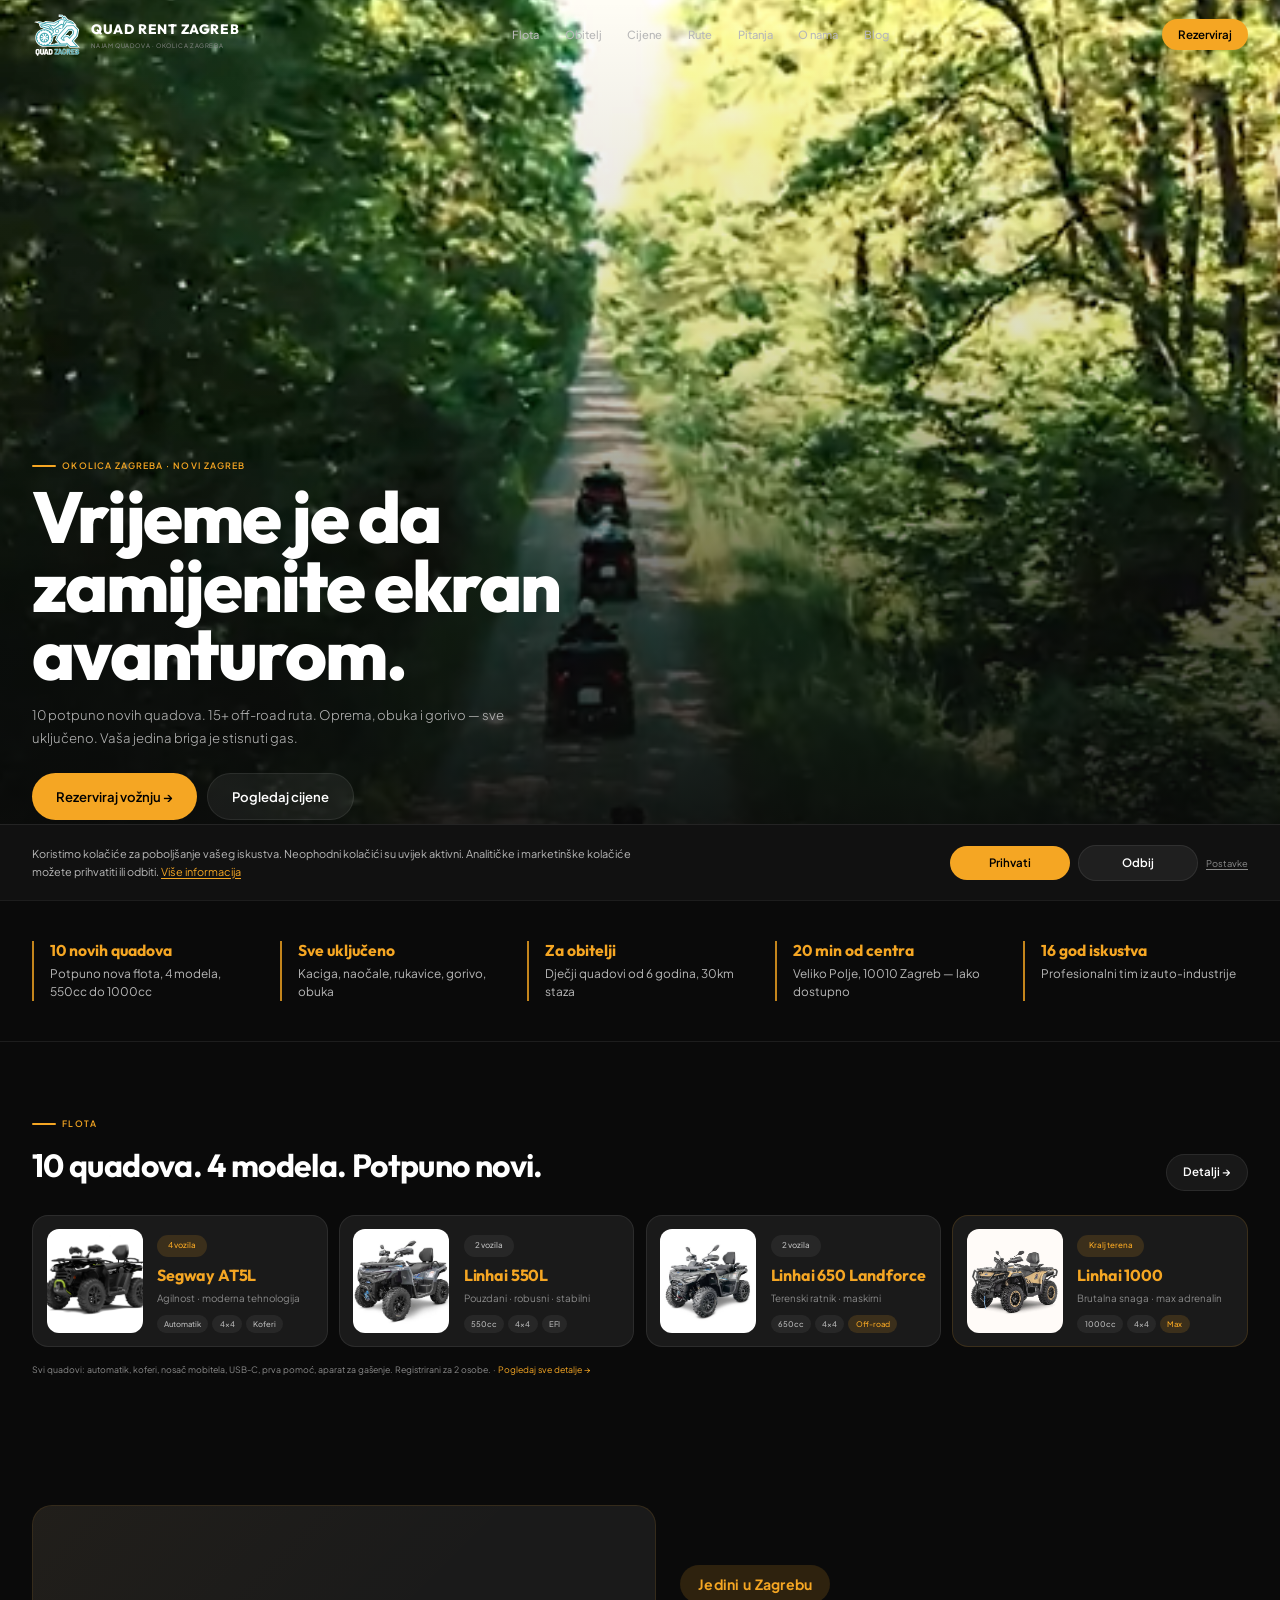
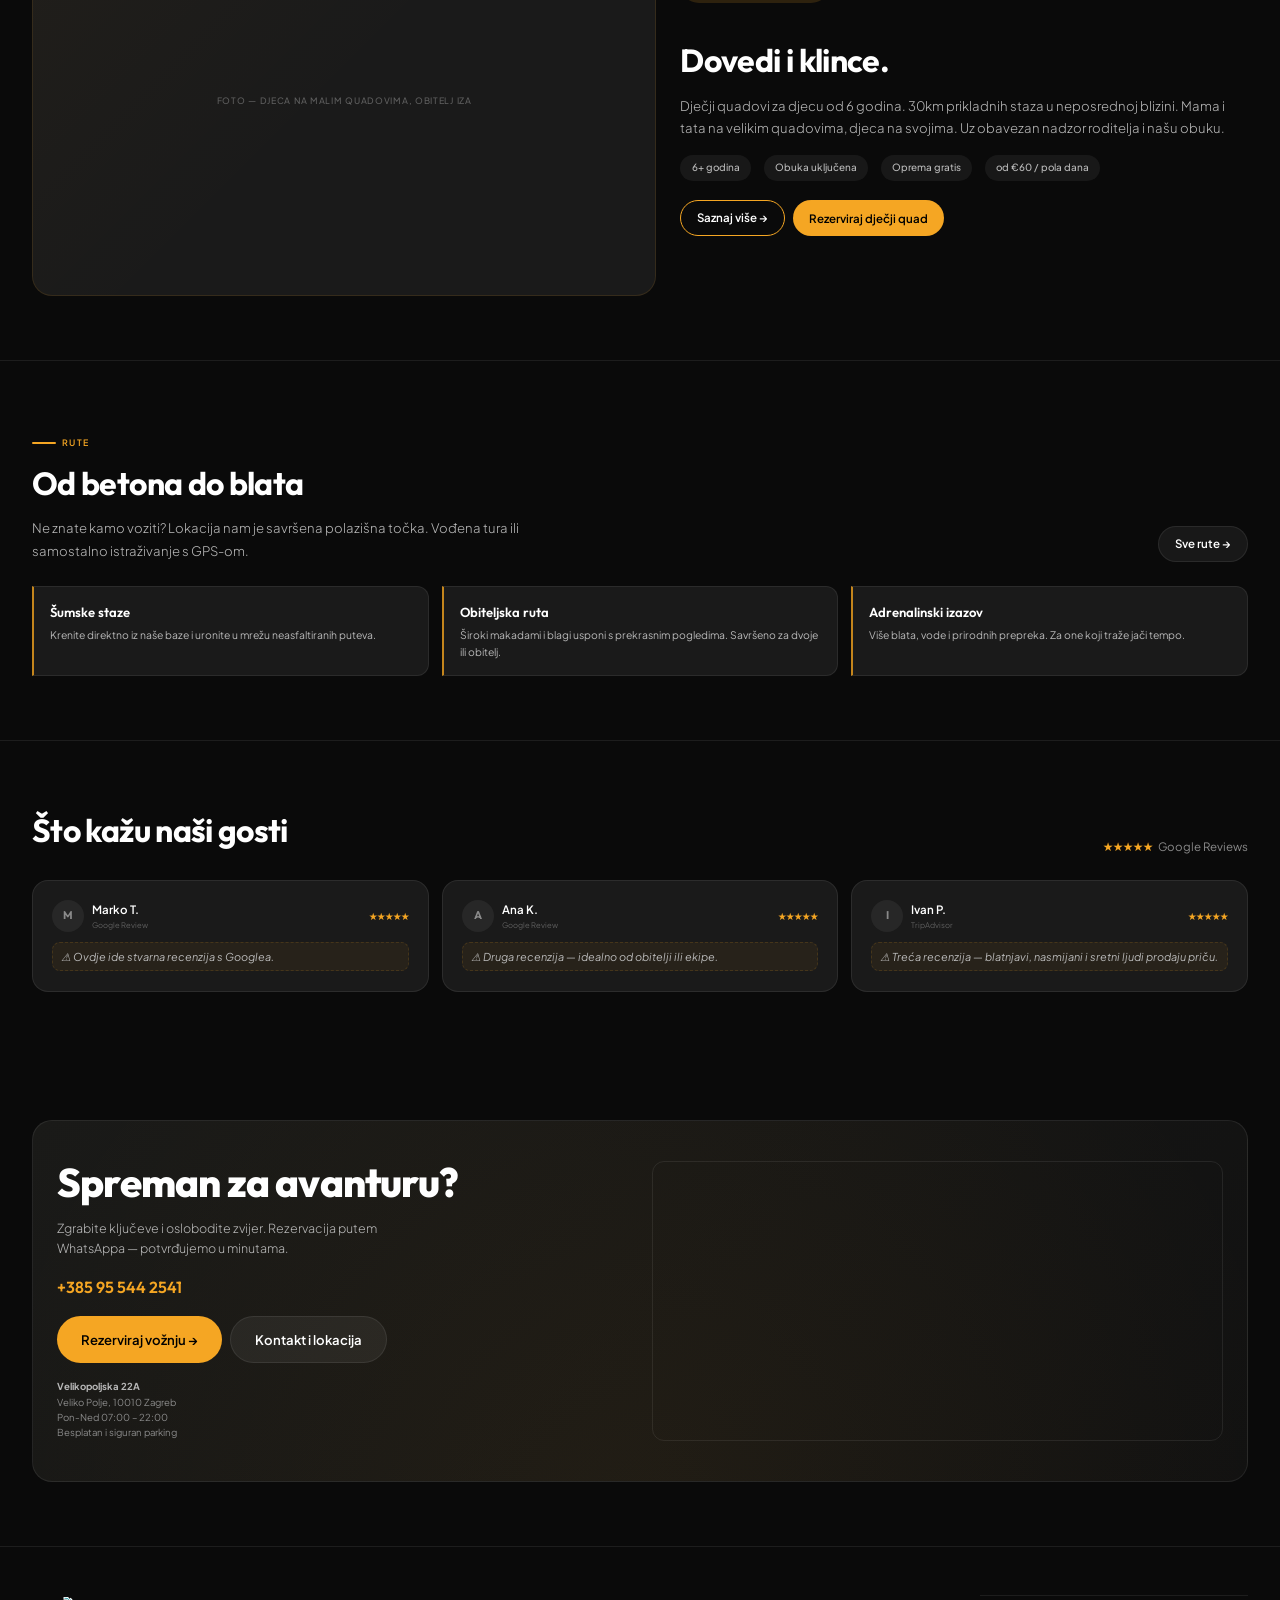
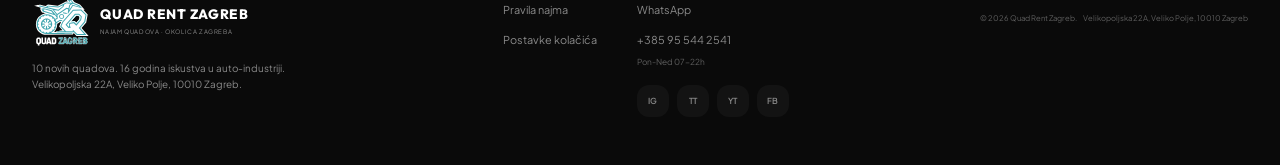
==== commit 70fe393b: "Add files via upload" ====
--- a/index.html
+++ b/index.html
@@ -24,7 +24,7 @@
 <!-- NAV -->
 <nav class="nav" id="nav">
   <div class="container nav__inner">
-    <a href="index.html" class="nav__logo">Quad Rent Zagreb<small>Najam quadova · okolica Zagreba</small></a>
+    <a href="index.html" class="nav__logo" style="display:inline-flex;align-items:center;gap:0.6rem"><img src="logo_quad_zagreb.svg" alt="Quad Rent Zagreb" style="height:44px;width:auto;display:block"><span style="display:inline-block">Quad Rent Zagreb<small>Najam quadova · okolica Zagreba</small></span></a>
     <div class="nav__links">
       <a href="quad.html">Flota</a>
       <a href="obitelj.html">Obitelj</a>
@@ -56,10 +56,6 @@
       <button class="btn btn--accent" onclick="openBooking()">Rezerviraj vožnju →</button>
       <a href="cijene.html" class="btn btn--ghost">Pogledaj cijene</a>
     </div>
-    <div class="hero__stats">
-      <div class="hero__stat"><div class="hero__stat-val">10</div><div class="hero__stat-label">Quadova</div></div>
-      <div class="hero__stat"><div class="hero__stat-val">15+</div><div class="hero__stat-label">Ruta</div></div>
-      <div class="hero__stat"><div class="hero__stat-val">16 god</div><div class="hero__stat-label">Iskustva</div></div>
   </div>
 </section>
 
@@ -255,7 +251,7 @@
   <div class="container">
     <div style="display:flex;justify-content:space-between;align-items:flex-start;flex-wrap:wrap;gap:1.5rem;margin-bottom:1.5rem">
       <div>
-        <a href="index.html" class="nav__logo">Quad Rent Zagreb<small>Najam quadova · okolica Zagreba</small></a>
+        <a href="index.html" class="nav__logo" style="display:inline-flex;align-items:center;gap:0.6rem"><img src="logo_quad_zagreb.svg" alt="Quad Rent Zagreb" style="height:52px;width:auto;display:block"><span style="display:inline-block">Quad Rent Zagreb<small>Najam quadova · okolica Zagreba</small></span></a>
         <p style="font-size:0.62rem;color:var(--text-3);line-height:1.6;max-width:280px;margin-top:0.5rem">10 novih quadova. 16 godina iskustva u auto-industriji. Velikopoljska 22A, Veliko Polje, 10010 Zagreb.</p>
       </div>
       <div style="display:flex;gap:2.5rem;flex-wrap:wrap">
--- a/style.css
+++ b/style.css
@@ -217,6 +217,23 @@
 .pricing-card__features{display:flex;flex-direction:column;gap:0.45rem;padding-top:0.8rem;border-top:1px solid var(--border);flex:1}
 .pricing-card__features li{display:flex;align-items:center;gap:0.4rem;font-size:0.72rem;color:var(--text-2);font-weight:400;list-style:none}
 .pricing-card__features li::before{content:'';width:5px;height:5px;background:var(--accent);border-radius:50%;flex-shrink:0}
+
+/* ═══ PRICING CATEGORIES (3 klikabilne kategorije) ═══ */
+.pricing-cats{display:grid;grid-template-columns:1fr;gap:0.8rem}
+.pricing-cat{display:flex;flex-direction:column;background:var(--bg-card);border:1px solid var(--border);border-radius:var(--r-lg);padding:1.4rem 1.2rem;text-align:center;text-decoration:none;color:inherit;transition:border-color 0.25s,transform 0.25s,background 0.25s;cursor:pointer}
+.pricing-cat:hover{border-color:var(--accent-dim);transform:translateY(-2px);background:var(--bg-card-hover)}
+.pricing-cat:hover .pricing-cat__link{color:var(--accent-hover);gap:0.5rem}
+.pricing-cat__label{font-size:0.58rem;font-weight:700;letter-spacing:0.1em;text-transform:uppercase;margin-bottom:0.5rem;color:var(--text-3);line-height:1.3}
+.pricing-cat__label--accent{color:var(--accent)}
+.pricing-cat__label--success{color:var(--success)}
+.pricing-cat__price{font-family:var(--font-d);font-weight:800;font-size:2.2rem;line-height:1;letter-spacing:-0.02em}
+.pricing-cat__price.tbd{color:var(--text-3);font-size:1.6rem}
+.pricing-cat__unit{font-size:0.62rem;color:var(--text-3);margin-top:0.3rem}
+.pricing-cat__full{font-size:0.55rem;color:var(--text-2);margin-top:0.25rem}
+.pricing-cat__full.tbd{color:var(--danger)}
+.pricing-cat__desc{font-size:0.68rem;color:var(--text-2);line-height:1.5;margin-top:0.9rem;padding-top:0.9rem;border-top:1px solid var(--border)}
+.pricing-cat__link{margin-top:0.8rem;font-size:0.7rem;font-weight:600;color:var(--accent);display:inline-flex;align-items:center;gap:0.3rem;transition:gap 0.25s,color 0.25s}
+@media(min-width:640px){.pricing-cats{grid-template-columns:repeat(3,1fr)}}
 
 /* ═══════════════════════════════════════
    ROUTE CARDS
